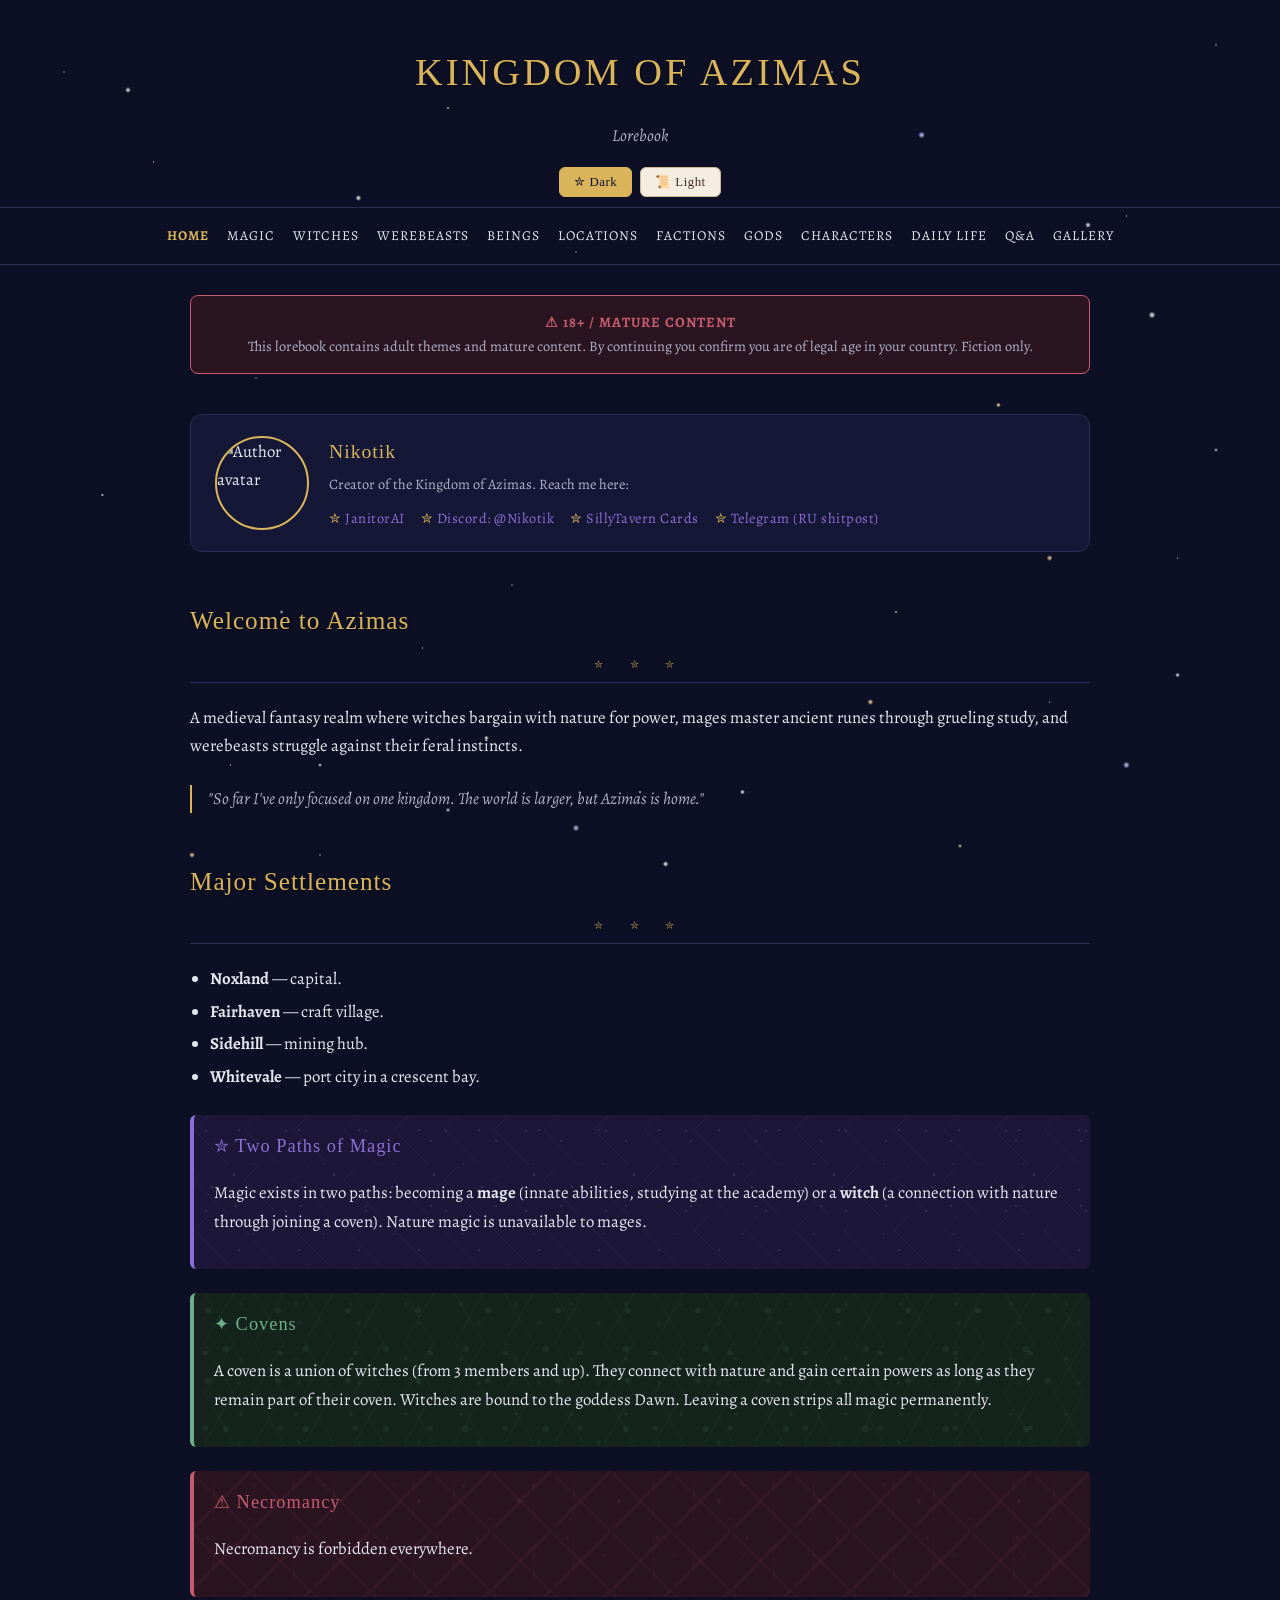
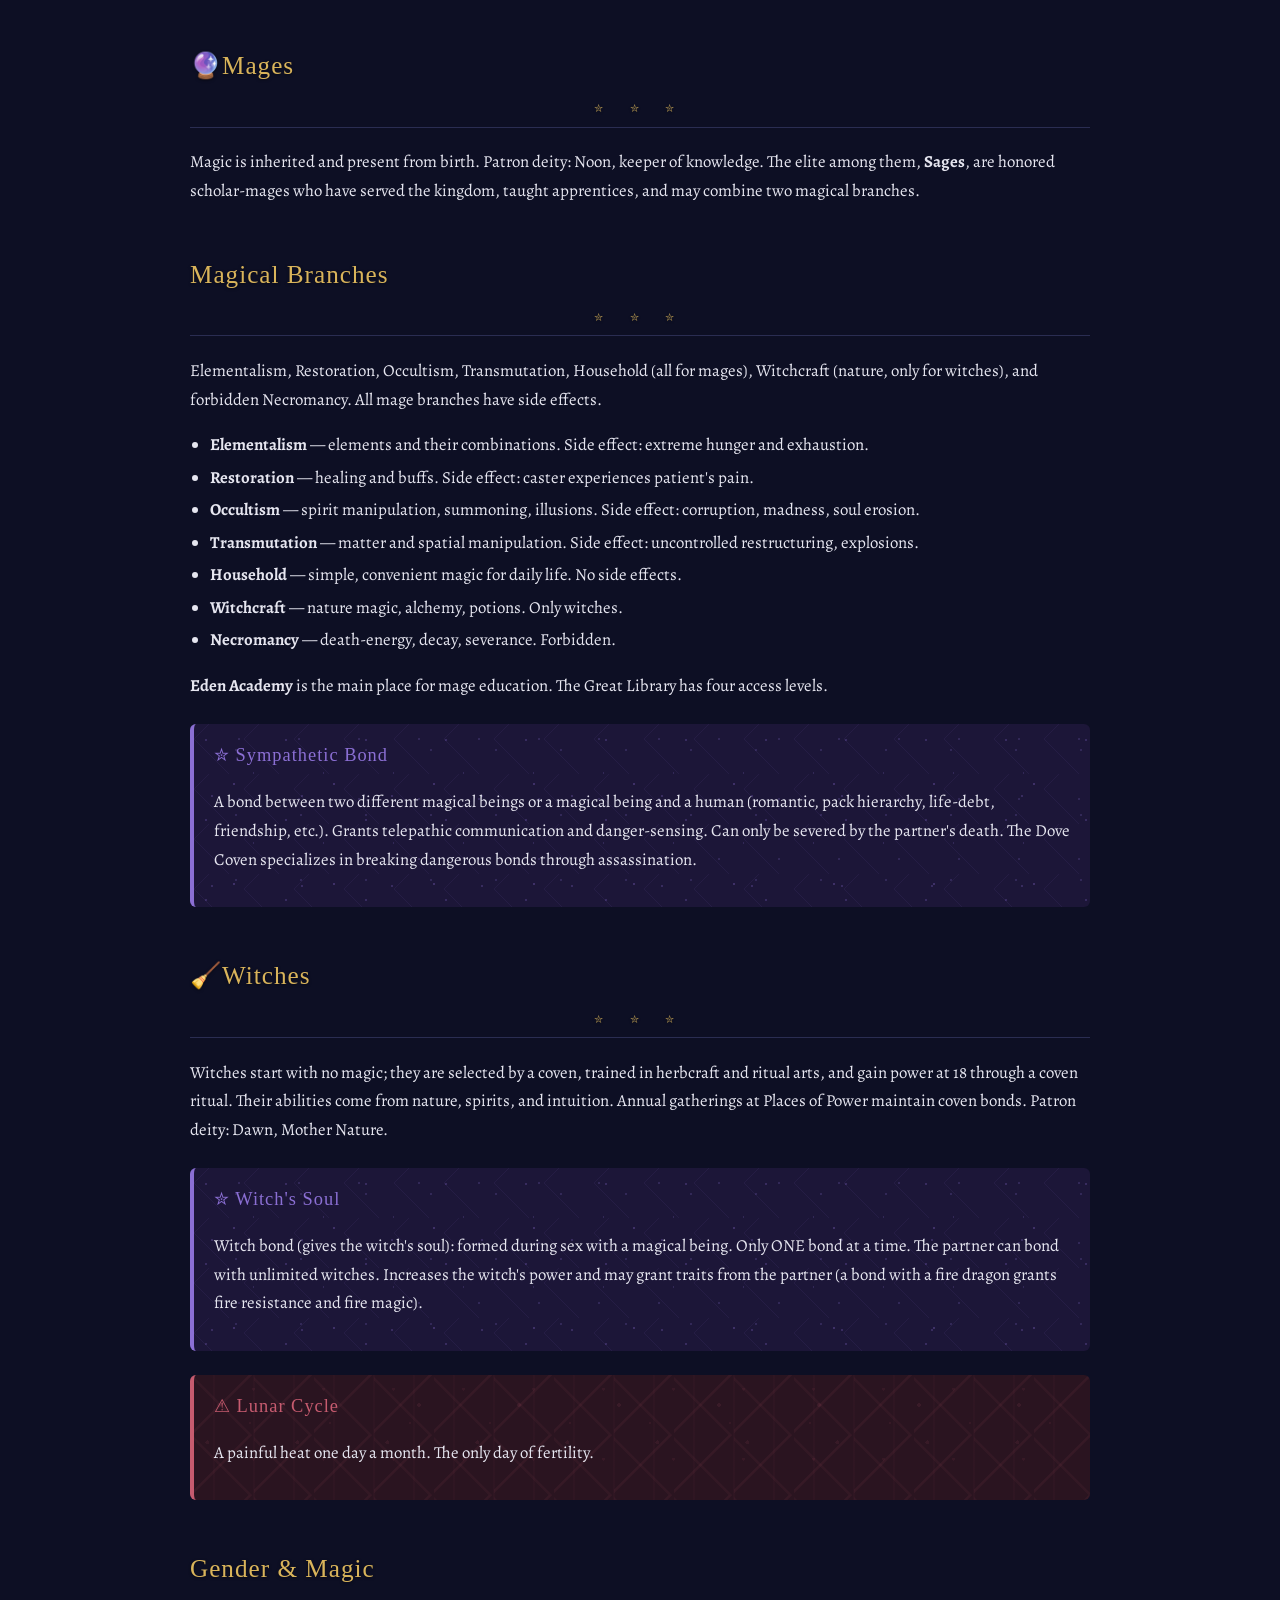
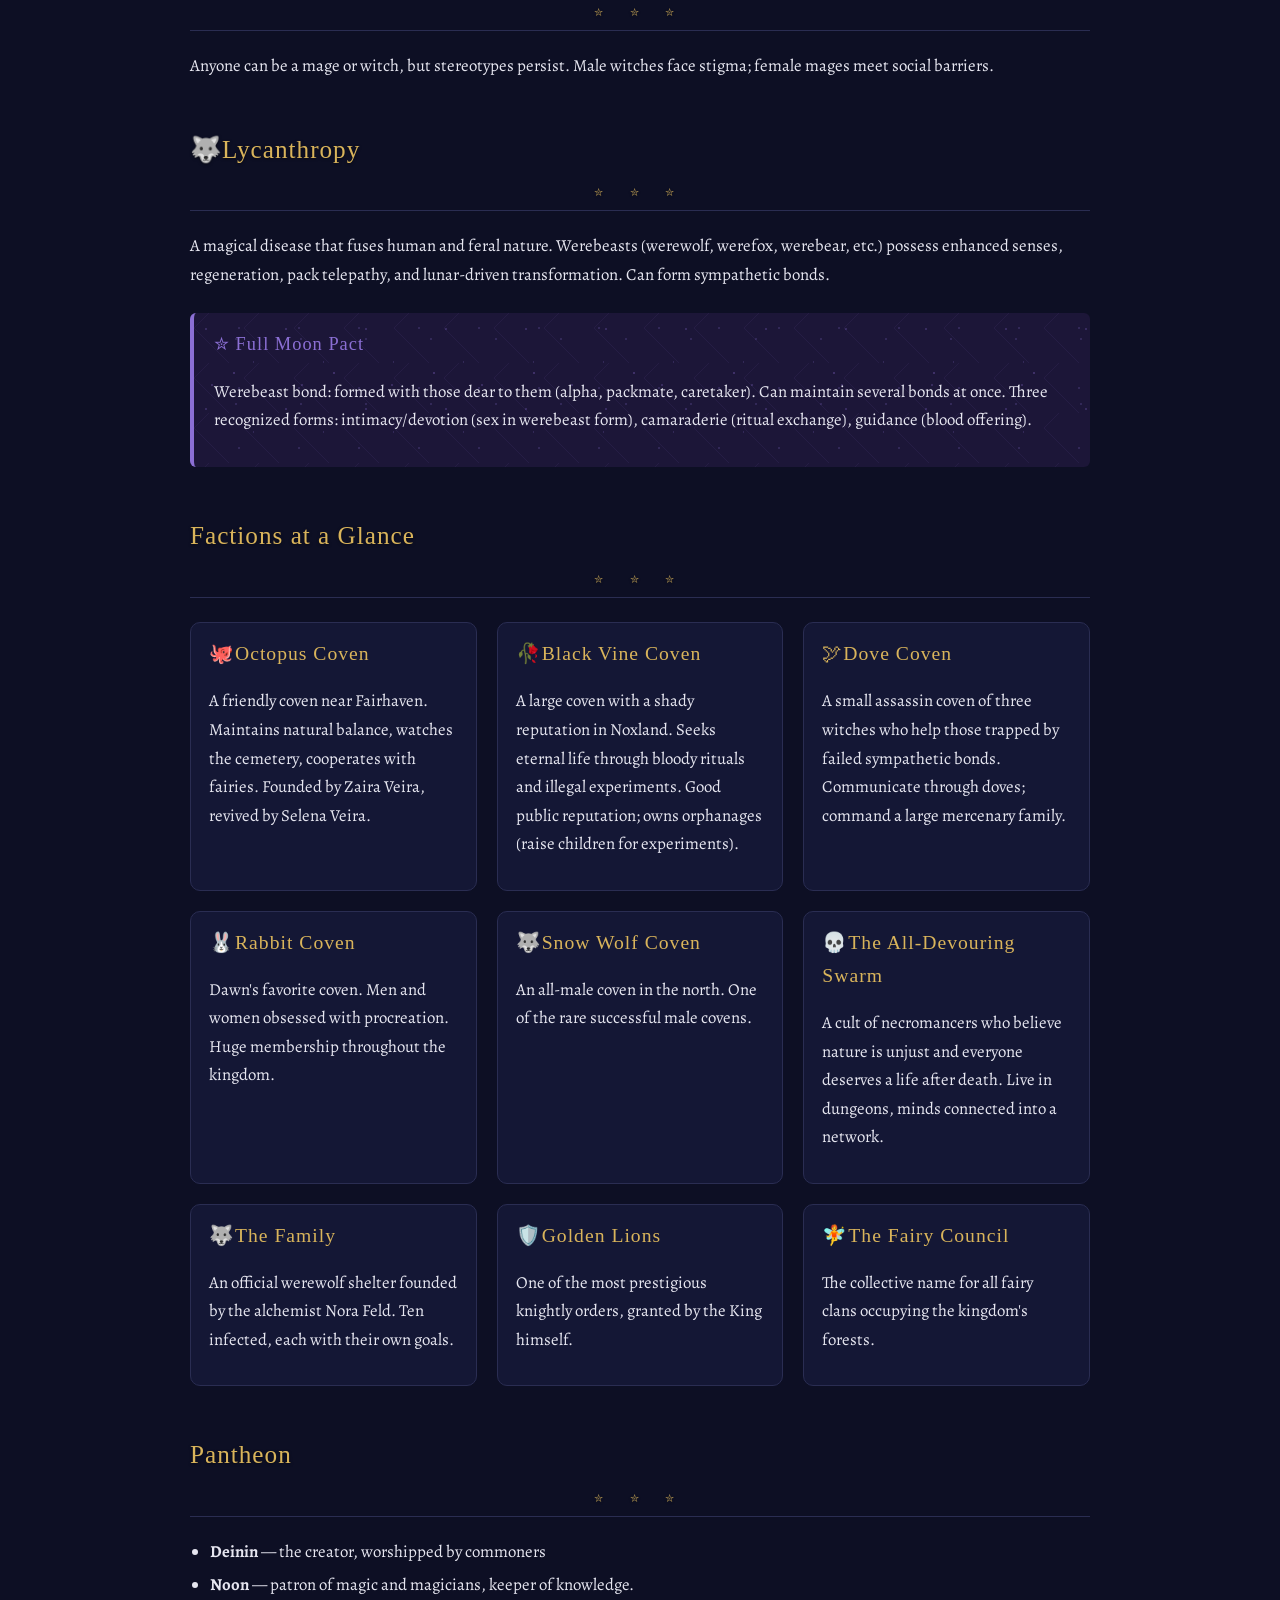
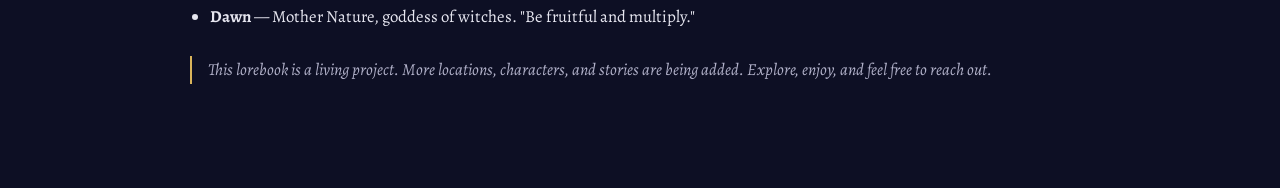
==== index.html @ cf7f4513 "Add files via upload" ====
<!DOCTYPE html>
<html lang="en">
<head>
  <meta charset="UTF-8">
  <meta name="viewport" content="width=device-width, initial-scale=1.0">
    <!-- Применяем тему ДО рендеринга, чтобы не мерцало -->
  <script>
    (function() {
      const theme = localStorage.getItem('azimas-theme') || 'dark';
      if (theme !== 'dark') {
        document.documentElement.setAttribute('data-theme', theme);
      }
    })();
  </script>
  <title>Kingdom of Azimas</title>
  <link rel="preconnect" href="https://fonts.googleapis.com">
  <link rel="preconnect" href="https://fonts.gstatic.com" crossorigin>
  <link href="https://fonts.googleapis.com/css2?family=Alegreya:ital,wght@0,400;0,500;0,700;1,400&family=IM+Fell+English+SC&display=swap" rel="stylesheet">
  <link rel="stylesheet" href="style.css">
</head>
<body>
<header>
  <h1>KINGDOM OF AZIMAS</h1>
  <p>Lorebook</p>
  <div class="theme-switcher">
    <button data-theme="dark">✮ Dark</button>
    <button data-theme="light">📜 Light</button>
  </div>
</header>



  <main>
    <div class="disclaimer">
      <b>⚠ 18+ / MATURE CONTENT</b><br>
      This lorebook contains adult themes and mature content. By continuing you
      confirm you are of legal age in your country. Fiction only.
    </div>
    
    <!-- ПЛАШКА КОНТАКТОВ -->
    <div class="contact">
      <img src="images/other/avatar.jpg" alt="Author avatar" class="no-zoom">
      <div class="contact-info">
        <h3>Nikotik</h3>
        <p>Creator of the Kingdom of Azimas. Reach me here:</p>
        <div class="contact-links">
          <a href="https://janitorai.com/profiles/a5ab42ac-5ef8-4fb1-a2a5-f97d5caca6a5_profile-of-nikotik" target="_blank">JanitorAI</a>
          <a href="~" target="_blank">Discord: @Nikotik</a>
          <a href="https://drive.google.com/drive/folders/1RgE5uKO0jA2wrozSLbRPrYVK-75iSvgh?usp=sharing" target="_blank">SillyTavern Cards</a>
          <a href="https://t.me/nikotikotvechau" target="_blank">Telegram (RU shitpost)</a>
        </div>
      </div>
    </div>

    <h2>Welcome to Azimas</h2>
    <p>A medieval fantasy realm where witches bargain with nature for power, mages master ancient runes through grueling study, and werebeasts struggle against their feral instincts.</p>
    
    <p class="flavor">"So far I've only focused on one kingdom. The world is larger, but Azimas is home."</p>

    <h2>Major Settlements</h2>
    <ul>
      <li><b>Noxland</b> — capital.</li>
      <li><b>Fairhaven</b> — craft village.</li>
      <li><b>Sidehill</b> — mining hub.</li>
      <li><b>Whitevale</b> — port city in a crescent bay.</li>
    </ul>

    <div class="term">
      <h3>Two Paths of Magic</h3>
      <p>Magic exists in two paths: becoming a <b>mage</b> (innate abilities,
         studying at the academy) or a <b>witch</b> (a connection with nature
         through joining a coven). Nature magic is unavailable to mages.</p>
    </div>

    <div class="nature">
      <h3>Covens</h3>
      <p>A coven is a union of witches (from 3 members and up). They connect
         with nature and gain certain powers as long as they remain part of
         their coven. Witches are bound to the goddess Dawn. Leaving a coven strips all magic permanently.</p>
    </div>

    <div class="danger">
      <h3>Necromancy</h3>
      <p>Necromancy is forbidden everywhere.</p>
    </div>

    <h2>🔮Mages</h2>
    <p>Magic is inherited and present from birth. Patron deity: Noon, keeper of knowledge. The elite among them,
       <b>Sages</b>, are honored scholar-mages who have served the kingdom, taught
       apprentices, and may combine two magical branches.</p>
    
    <h2>Magical Branches</h2>
    <p>Elementalism, Restoration, Occultism, Transmutation, Household (all for mages), Witchcraft (nature, only for witches), and forbidden Necromancy.
       All mage branches have side effects.</p>
    <ul>
      <li><b>Elementalism</b> — elements and their combinations. Side effect: extreme hunger and exhaustion.</li>
      <li><b>Restoration</b> — healing and buffs. Side effect: caster experiences patient's pain.</li>
      <li><b>Occultism</b> — spirit manipulation, summoning, illusions. Side effect: corruption, madness, soul erosion.</li>
      <li><b>Transmutation</b> — matter and spatial manipulation. Side effect: uncontrolled restructuring, explosions.</li>
      <li><b>Household</b> — simple, convenient magic for daily life. No side effects.</li>
      <li><b>Witchcraft</b> — nature magic, alchemy, potions. Only witches.</li>
      <li><b>Necromancy</b> — death-energy, decay, severance. Forbidden.</li>
    </ul>
    <p><b>Eden Academy</b> is the main place for mage education. The Great Library has four access levels.</p>

    <div class="term">
      <h3>Sympathetic Bond</h3>
      <p>A bond between two different magical beings or a magical being and a human (romantic, pack hierarchy, life-debt, friendship, etc.). Grants telepathic communication and danger-sensing. Can only be severed by the partner's death. The Dove Coven specializes in breaking dangerous bonds through assassination.</p>
    </div>
  
    <h2>🧹Witches</h2>
    <p>Witches start with no magic; they are selected by a coven, trained in
       herbcraft and ritual arts, and gain power at 18 through a coven ritual.
       Their abilities come from nature, spirits, and intuition. Annual gatherings
       at Places of Power maintain coven bonds. Patron deity: Dawn, Mother Nature.</p>

    <div class="term">
      <h3>Witch's Soul</h3>
      <p>Witch bond (gives the witch's soul): formed during sex with a magical being. Only ONE bond at a time. The partner can bond with unlimited witches.
        Increases the witch's power and may grant traits from the partner (a bond with a fire dragon grants fire resistance and fire magic).</p>
    </div>

    <div class="danger">
      <h3>Lunar Cycle</h3>
      <p>A painful heat one day a month. The only day of fertility.</p>
    </div>

    <h2>Gender & Magic</h2>
    <p>Anyone can be a mage or witch, but stereotypes persist. Male witches face
       stigma; female mages meet social barriers.</p>

    <h2>🐺Lycanthropy</h2>
    <p>A magical disease that fuses human and feral nature. Werebeasts (werewolf,
       werefox, werebear, etc.) possess enhanced senses, regeneration, pack telepathy, and lunar-driven transformation. Can form sympathetic bonds.</p>
    
    <div class="term">
      <h3>Full Moon Pact</h3>
      <p>Werebeast bond: formed with those dear to them (alpha, packmate, caretaker). Can maintain several bonds at once. Three recognized forms: intimacy/devotion (sex in werebeast form), camaraderie (ritual exchange), guidance (blood offering).</p>
    </div>

    <h2>Factions at a Glance</h2>
    <div class="grid">
      <div class="card"><div class="card-body">
        <h3>🐙Octopus Coven</h3>
        <p>A friendly coven near Fairhaven. Maintains natural balance, watches the
           cemetery, cooperates with fairies. Founded by Zaira Veira, revived by Selena Veira.</p>
      </div></div>
      <div class="card"><div class="card-body">
        <h3>🥀Black Vine Coven</h3>
        <p>A large coven with a shady reputation in Noxland. Seeks eternal life through bloody rituals and
           illegal experiments. Good public reputation; owns orphanages (raise children for experiments).</p>
      </div></div>
      <div class="card"><div class="card-body">
        <h3>🕊Dove Coven</h3>
        <p>A small assassin coven of three witches who help those trapped by
           failed sympathetic bonds. Communicate through doves; command a large mercenary family.</p>
      </div></div>
      <div class="card"><div class="card-body">
        <h3>🐰Rabbit Coven</h3>
        <p>Dawn's favorite coven. Men and women obsessed with procreation. Huge membership throughout the kingdom.</p>
      </div></div>
      <div class="card"><div class="card-body">
        <h3>🐺Snow Wolf Coven</h3>
        <p>An all-male coven in the north. One of the rare successful male covens.</p>
      </div></div>
      <div class="card"><div class="card-body">
        <h3>💀The All-Devouring Swarm</h3>
        <p>A cult of necromancers who believe nature is unjust and everyone
           deserves a life after death. Live in dungeons, minds connected into a network.</p>
      </div></div>
      <div class="card"><div class="card-body">
        <h3>🐺The Family</h3>
        <p>An official werewolf shelter founded by the alchemist Nora Feld. Ten
           infected, each with their own goals.</p>
      </div></div>
      <div class="card"><div class="card-body">
        <h3>🛡️Golden Lions</h3>
        <p>One of the most prestigious knightly orders, granted by the King
           himself.</p>
      </div></div>
      <div class="card"><div class="card-body">
        <h3>🧚The Fairy Council</h3>
        <p>The collective name for all fairy clans occupying the kingdom's
           forests.</p>
      </div></div>
    </div>

    <h2>Pantheon</h2>
    <ul>
      <li><b>Deinin</b> — the creator, worshipped by commoners</li>
      <li><b>Noon</b> — patron of magic and magicians, keeper of knowledge.</li>
      <li><b>Dawn</b> — Mother Nature, goddess of witches. "Be fruitful and multiply."</li>
    </ul>

    <p class="flavor">This lorebook is a living project. More locations, characters, and stories are being added. Explore, enjoy, and feel free to reach out.</p>
  </main>
  <script src="nav.js"></script>
  <script src="lightbox.js"></script>
  <script src="theme-switcher.js"></script>
</body>

</html>
---- style.css ----
/* ===== ПЕРЕМЕННЫЕ ДЛЯ ТЁМ ===== */
:root {
  /* Тёмная тема (по умолчанию) */
  --bg:        #0d0f24;
  --bg-2:      #141735;
  --text:      #e6e6f0;
  --muted: #b0b0c8;
  --gold:      #d9b45b;
  --term:      #8b6fd4;
  --term-bg:   #1c1638;
  --danger:    #c65b6f;
  --danger-bg: #2a1420;
  --nature:    #6fae8b;
  --nature-bg: #14231b;
  --line:      #2a2d52;

  /* Фон звёзд */
  --star-static: radial-gradient(1px 1px at 12% 18%, #fff, transparent),
    radial-gradient(1px 1px at 88% 24%, #cfd0ff, transparent),
    radial-gradient(1.5px 1.5px at 35% 12%, #ffe9b0, transparent),
    radial-gradient(1px 1px at 65% 8%, #fff, transparent),
    radial-gradient(1px 1px at 20% 42%, #cfd0ff, transparent),
    radial-gradient(1.5px 1.5px at 78% 35%, #fff, transparent),
    radial-gradient(1px 1px at 45% 28%, #ffe9b0, transparent),
    radial-gradient(1px 1px at 92% 62%, #cfd0ff, transparent),
    radial-gradient(1.5px 1.5px at 8% 55%, #fff, transparent),
    radial-gradient(1px 1px at 55% 48%, #fff, transparent),
    radial-gradient(1px 1px at 33% 72%, #cfd0ff, transparent),
    radial-gradient(1.5px 1.5px at 70% 68%, #ffe9b0, transparent),
    radial-gradient(1px 1px at 18% 85%, #fff, transparent),
    radial-gradient(1px 1px at 82% 78%, #cfd0ff, transparent),
    radial-gradient(1.5px 1.5px at 50% 88%, #fff, transparent),
    radial-gradient(1px 1px at 25% 95%, #ffe9b0, transparent),
    radial-gradient(1px 1px at 95% 5%, #fff, transparent),
    radial-gradient(1px 1px at 5% 8%, #cfd0ff, transparent),
    radial-gradient(1.5px 1.5px at 62% 58%, #fff, transparent),
    radial-gradient(1px 1px at 40% 65%, #cfd0ff, transparent);
}

/* Тема древнего свитка (переименована в Light) */
[data-theme="light"] {
  --bg:        #e8dcc4;  /* пожелтевшая бумага */
  --bg-2:      #f5ede0;  /* светлее, как чистый пергамент */
  --text:      #3d2c1f;  /* тёмно-коричневые чернила */
  --muted:     #7a6952;  /* выцветшие чернила */
  --gold:      #a0652a;  /* тёплое золото печатей */
  --term:      #4a3829;  /* тёмно-коричневый для терминов */
  --term-bg:   #d9c9a8;  /* тёмный бежевый */
  --danger:    #7a2e2e;  /* тёмные красные чернила */
  --danger-bg: #e3cdb8;  /* тёмный персиковый */
  --nature:    #2d4a26;  /* тёмные зелёные чернила */
  --nature-bg: #c9b894;  /* тёмный охристый */
  --line:      #c9b894;  /* линии как старые складки */
  
  /* Свиток: вместо звёзд — пятна старения */
  --star-static: radial-gradient(ellipse at 15% 20%, rgba(139,101,78,0.08) 40px 30px, transparent 0),
    radial-gradient(ellipse at 75% 60%, rgba(139,101,78,0.06) 50px 35px, transparent 0),
    radial-gradient(ellipse at 40% 80%, rgba(139,101,78,0.05) 45px 28px, transparent 0),
    radial-gradient(ellipse at 85% 30%, rgba(139,101,78,0.07) 38px 32px, transparent 0);
}

/* ===== ЗВЁЗДНЫЙ ФОН / ТЕКСТУРА ===== */
body {
  margin: 0;
  font-family: "Alegreya", Georgia, serif;
  font-size: 1.05rem;
  color: var(--text);
  line-height: 1.7;
  background-color: var(--bg);
  background-image: var(--star-static);
  background-attachment: fixed;
  position: relative;
  transition: background-color 0.3s ease, color 0.3s ease;
}

/* слой мерцающих звёзд — только для тёмной темы */
body::before {
  content: '';
  position: fixed;
  inset: 0;
  pointer-events: none;
  z-index: 0;
  opacity: 0;
  transition: opacity 0.3s ease;
}

body:not([data-theme])::before {
  opacity: 1;
  background-image:
    radial-gradient(3px 3px at 28% 22%, rgba(255,255,255,1), transparent),
    radial-gradient(2.5px 2.5px at 15% 38%, rgba(255,233,176,1), transparent),
    radial-gradient(3px 3px at 10% 10%, rgba(255,255,255,0.95), transparent),
    radial-gradient(2px 2px at 22% 68%, rgba(207,208,255,0.9), transparent),
    radial-gradient(3px 3px at 48% 52%, rgba(207,208,255,1), transparent),
    radial-gradient(2.5px 2.5px at 38% 82%, rgba(255,255,255,0.95), transparent),
    radial-gradient(3.5px 3.5px at 72% 15%, rgba(207,208,255,1), transparent),
    radial-gradient(3px 3px at 85% 25%, rgba(255,255,255,0.95), transparent),
    radial-gradient(2.5px 2.5px at 78% 45%, rgba(255,233,176,1), transparent),
    radial-gradient(3.5px 3.5px at 90% 35%, rgba(255,255,255,1), transparent),
    radial-gradient(2px 2px at 95% 50%, rgba(207,208,255,0.9), transparent),
    radial-gradient(3px 3px at 82% 62%, rgba(255,233,176,0.95), transparent),
    radial-gradient(2.5px 2.5px at 92% 75%, rgba(255,255,255,0.9), transparent),
    radial-gradient(3.5px 3.5px at 88% 85%, rgba(207,208,255,1), transparent),
    radial-gradient(3px 3px at 68% 78%, rgba(255,233,176,1), transparent),
    radial-gradient(2.5px 2.5px at 58% 88%, rgba(255,255,255,1), transparent),
    radial-gradient(3.5px 3.5px at 45% 92%, rgba(207,208,255,0.95), transparent),
    radial-gradient(2px 2px at 25% 85%, rgba(255,255,255,0.9), transparent),
    radial-gradient(3px 3px at 15% 95%, rgba(255,233,176,0.95), transparent),
    radial-gradient(2.5px 2.5px at 35% 90%, rgba(207,208,255,0.9), transparent),
    radial-gradient(3px 3px at 52% 96%, rgba(255,255,255,1), transparent),
    radial-gradient(2px 2px at 75% 94%, rgba(255,233,176,0.9), transparent);
  animation: twinkle 4s ease-in-out infinite;
}

header, nav, main {
  position: relative;
  z-index: 1;
}

@keyframes twinkle {
  0%, 100% { opacity: 0.4; }
  50%      { opacity: 1; }
}

/* ===== ПЕРЕКЛЮЧАТЕЛЬ ТЕМ ===== */
.theme-switcher {
  display: flex;
  gap: 8px;
  justify-content: center;
  margin-top: 16px;
}
.theme-switcher button {
  background: var(--bg-2);
  border: 1px solid var(--line);
  color: var(--text);
  padding: 6px 14px;
  border-radius: 6px;
  cursor: pointer;
  font-family: "IM Fell English SC", Georgia, serif;
  font-size: 0.8rem;
  letter-spacing: 0.5px;
  transition: all 0.2s;
}
.theme-switcher button:hover {
  background: var(--gold);
  color: var(--bg);
  border-color: var(--gold);
}
.theme-switcher button.active {
  background: var(--gold);
  color: var(--bg);
  border-color: var(--gold);
}

/* ===== ШРИФТЫ ЗАГОЛОВКОВ ===== */
header h1,
h2, h3 {
  font-family: "IM Fell English SC", Georgia, serif;
  font-weight: normal;
  letter-spacing: 1px;
}
.term h3, .danger h3, .nature h3, .character-text h3 {
  font-size: 1.15rem;
}

/* ===== ШАПКА И НАВИГАЦИЯ ===== */
header { text-align: center; padding: 40px 20px 10px; }
header h1 { font-size: 2.4rem; color: var(--gold); letter-spacing: 3px; margin: 0; transition: color 0.3s; text-shadow: 0 1px 3px rgba(0, 0, 0, 0.5);}
header p { color: var(--muted); font-style: italic; transition: color 0.3s; }

nav {
  display: flex;
  flex-wrap: wrap;
  justify-content: center;
  gap: 6px 18px;
  padding: 16px;
  border-top: 1px solid var(--line);
  border-bottom: 1px solid var(--line);
  margin-bottom: 30px;
  transition: border-color 0.3s;
}
nav a {
  color: var(--text);
  text-decoration: none;
  text-transform: uppercase;
  letter-spacing: 1px;
  font-size: 0.85rem;
  transition: color 0.3s;
}
nav a:hover { color: var(--gold); }

/* ===== КОНТЕЙНЕР ===== */
main { max-width: 900px; margin: 0 auto; padding: 0 24px 80px; }

h2 {
  color: var(--gold);
  border-bottom: 1px solid var(--line);
  padding-bottom: 8px;
  margin-top: 48px;
  transition: color 0.3s, border-color 0.3s;
  text-shadow: 0 1px 3px rgba(0, 0, 0, 0.5);
}
h2::after {
  content: "✮ ✮ ✮";
  display: block;
  text-align: center;
  margin-top: 12px;
  color: var(--gold);
  font-size: 0.7rem;
  letter-spacing: 12px;
  opacity: 0.7;
}

h3 { color: var(--gold); margin-bottom: 4px; transition: color 0.3s; }
a { color: var(--term); transition: color 0.3s; }
ul { padding-left: 20px; }
li { margin-bottom: 4px; }

/* ===== БЛОК ТЕРМИНА ===== */
.term {
  background: var(--term-bg);
  background-image:
    radial-gradient(circle at 15% 20%, rgba(139,111,212,0.25) 1.5px, transparent 1.5px),
    radial-gradient(circle at 75% 25%, rgba(139,111,212,0.2) 1px, transparent 1px),
    radial-gradient(circle at 40% 60%, rgba(139,111,212,0.3) 1.5px, transparent 1.5px),
    radial-gradient(circle at 85% 70%, rgba(139,111,212,0.2) 1px, transparent 1px),
    radial-gradient(circle at 20% 80%, rgba(139,111,212,0.25) 1.5px, transparent 1.5px),
    radial-gradient(circle at 65% 40%, rgba(139,111,212,0.2) 1px, transparent 1px),
    linear-gradient(135deg, transparent 14%, rgba(139,111,212,0.08) 15%, transparent 16%),
    linear-gradient(45deg, transparent 34%, rgba(139,111,212,0.08) 35%, transparent 36%);
  background-size: 80px 80px, 60px 60px, 100px 100px, 70px 70px, 90px 90px, 65px 65px, 50px 50px, 50px 50px;
  background-color: var(--term-bg);
  border-left: 4px solid var(--term);
  border-radius: 6px;
  padding: 16px 20px;
  margin: 24px 0;
  transition: background-color 0.3s, border-color 0.3s;
}
.term h3 { color: var(--term); margin-top: 0; transition: color 0.3s; }
.term h3::before { content: "✮ "; }

/* ===== БЛОК ЗАПРЕТНОГО ===== */
.danger {
  background: var(--danger-bg);
  background-image:
    linear-gradient(135deg, transparent 45%, rgba(198,91,111,0.08) 46%, rgba(198,91,111,0.08) 48%, transparent 49%),
    linear-gradient(45deg, transparent 45%, rgba(198,91,111,0.06) 46%, rgba(198,91,111,0.06) 48%, transparent 49%),
    linear-gradient(90deg, transparent 48%, rgba(198,91,111,0.04) 49%, rgba(198,91,111,0.04) 51%, transparent 52%),
    radial-gradient(circle at 25% 30%, rgba(198,91,111,0.1) 2px, transparent 2px),
    radial-gradient(circle at 70% 60%, rgba(198,91,111,0.08) 1.5px, transparent 1.5px),
    radial-gradient(circle at 15% 75%, rgba(198,91,111,0.09) 2px, transparent 2px),
    radial-gradient(circle at 85% 20%, rgba(198,91,111,0.08) 1.5px, transparent 1.5px);
  background-size: 60px 60px, 60px 60px, 40px 40px, 100px 100px, 80px 80px, 90px 90px, 70px 70px;
  background-color: var(--danger-bg);
  border-left: 4px solid var(--danger);
  border-radius: 6px;
  padding: 16px 20px;
  margin: 24px 0;
  transition: background-color 0.3s, border-color 0.3s;
}
.danger h3 { color: var(--danger); margin-top: 0; transition: color 0.3s; }
.danger h3::before { content: "⚠ "; }

/* ===== БЛОК ПРИРОДЫ ===== */
.nature {
  background: var(--nature-bg);
  background-image:
    radial-gradient(ellipse at 20% 25%, rgba(111,174,139,0.1) 3px 2px, transparent 0),
    radial-gradient(ellipse at 75% 50%, rgba(111,174,139,0.08) 2.5px 1.5px, transparent 0),
    radial-gradient(ellipse at 40% 70%, rgba(111,174,139,0.09) 3px 2px, transparent 0),
    radial-gradient(ellipse at 85% 20%, rgba(111,174,139,0.08) 2px 1.5px, transparent 0),
    radial-gradient(ellipse at 15% 80%, rgba(111,174,139,0.1) 2.5px 2px, transparent 0),
    linear-gradient(120deg, transparent 48%, rgba(111,174,139,0.04) 49%, rgba(111,174,139,0.04) 51%, transparent 52%),
    linear-gradient(60deg, transparent 48%, rgba(111,174,139,0.03) 49%, rgba(111,174,139,0.03) 51%, transparent 52%);
  background-size: 70px 70px, 60px 60px, 80px 80px, 55px 55px, 75px 75px, 50px 50px, 50px 50px;
  background-color: var(--nature-bg);
  border-left: 4px solid var(--nature);
  border-radius: 6px;
  padding: 16px 20px;
  margin: 24px 0;
  transition: background-color 0.3s, border-color 0.3s;
}
.nature h3 { color: var(--nature); margin-top: 0; transition: color 0.3s; }
.nature h3::before { content: "✦ "; }

/* ===== ФЛЕЙВОР / ЦИТАТА ===== */
.flavor {
  font-style: italic;
  color: var(--muted);
  border-left: 2px solid var(--gold);
  padding-left: 16px;
  margin: 24px 0;
  transition: color 0.3s, border-color 0.3s;
}

/* ===== ВЫДЕЛЕНИЕ СЛОВ ===== */
.hl-gold   { color: var(--gold); }
.hl-purple { color: var(--term); }
.hl-red    { color: var(--danger); }
.hl-green  { color: var(--nature); }

.mark {
  background: var(--term-bg);
  color: var(--term);
  padding: 1px 6px;
  border-radius: 4px;
  transition: background-color 0.3s, color 0.3s;
}

/* ===== КАРТОЧКА ПЕРСОНАЖА ===== */
.character {
  display: flex;
  gap: 24px;
  background: var(--bg-2);
  border: 1px solid var(--line);
  border-radius: 10px;
  padding: 20px;
  margin: 24px 0;
  align-items: flex-start;
  transition: background-color 0.3s, border-color 0.3s;
}
.character img {
  width: 180px;
  height: 220px;
  object-fit: cover;
  border-radius: 8px;
  flex-shrink: 0;
}
.character-text {
  flex: 1;
  min-width: 0;
  overflow-wrap: break-word;
  max-height: 220px;
  overflow-y: auto;
  padding-right: 10px;
  scrollbar-width: thin;
  scrollbar-color: var(--gold) var(--bg-2);
}
.character-text::-webkit-scrollbar { width: 8px; }
.character-text::-webkit-scrollbar-thumb { background: var(--gold); border-radius: 4px; }
.character-text::-webkit-scrollbar-track { background: var(--bg-2); }

/* ===== ГРАДИЕНТ-ПОДСКАЗКА ДЛЯ ПРОКРУЧИВАЕМОГО ТЕКСТА ===== */
.character-text {
  position: relative;
}
/* Градиент появляется только если текст переполнен */
.character-text::after {
  content: '';
  position: absolute;
  bottom: 0;
  left: 0;
  right: 10px;  /* учитываем scrollbar */
  height: 30px;
  background: linear-gradient(to bottom, transparent, var(--bg-2));
  pointer-events: none;
  opacity: 0;
  transition: opacity 0.3s;
}
/* Показываем градиент, если высота контента больше контейнера */
.character-text:not(:hover)::after {
  opacity: 1;
}
/* Прячем при наведении, чтобы не мешал */
.character-text:hover::after {
  opacity: 0;
}

/* На мобильных градиент не нужен (текст не обрезается) */
@media (max-width: 700px) {
  .character-text::after { display: none; }
}

/* ===== КОНТЕКСТНЫЕ ЦВЕТА ССЫЛОК В БЛОКАХ ===== */
.danger a {
  color: #ff9eb3;  /* светло-розовый, читается на красном фоне */
}
.danger a:hover {
  color: var(--gold);
}

.nature a {
  color: #a0d9b8;  /* светло-зелёный, читается на тёмно-зелёном */
}
.nature a:hover {
  color: var(--gold);
}

/* ===== КАРУСЕЛЬ ВНУТРИ КАРТОЧКИ ПЕРСОНАЖА ===== */
.character .carousel {
  flex: 0 0 180px;
  width: 180px;
  height: 220px;
  overflow-y: hidden;  /* вертикальную прокрутку запрещаем — картинка обрежется */
}
.character .carousel img {
  flex: 0 0 100%;
  height: 220px;
  object-fit: contain;
  background: var(--bg-2);
}


.character.flip { flex-direction: row-reverse; }

@media (max-width: 700px) {
  .character,
  .character.flip {
    flex-direction: column !important;
    align-items: center;
    text-align: center;
  }
  .character img {
    width: 100%;
    max-width: 260px;
    height: auto;
  }
  .character-text {
    max-height: none;
    overflow-y: visible;
    padding-right: 0;
    width: 100%;
  }
  .character .carousel {
    flex-basis: auto;
    width: 100%;
    max-width: 260px;
    height: auto;
  }
  .character .carousel img { height: 260px; }
}

/* ===== СЕТКА КАРТОЧЕК ===== */
.grid {
  display: grid;
  grid-template-columns: repeat(auto-fit, minmax(240px, 1fr));
  gap: 20px;
  margin: 24px 0;
}
.card {
  background: var(--bg-2);
  border: 1px solid var(--line);
  border-radius: 10px;
  overflow: hidden;
  transition: background-color 0.3s, border-color 0.3s;
}
.card img { width: 100%; height: 160px; object-fit: cover; display: block; }
.card .card-body { padding: 14px 18px; }
.card h3 { margin: 0 0 6px; }

.wip { color: var(--danger); font-size: 0.9rem; letter-spacing: 1px; }

/* ===== ДИСКЛЕЙМЕР ===== */
.disclaimer {
  background: var(--danger-bg);
  border: 1px solid var(--danger);
  border-radius: 8px;
  padding: 14px 20px;
  margin: 0 0 32px;
  text-align: center;
  font-size: 0.9rem;
  color: var(--muted);
  transition: background-color 0.3s, border-color 0.3s, color 0.3s;
}
.disclaimer b { color: var(--danger); letter-spacing: 1px; }

/* ===== ПЛАШКА КОНТАКТОВ ===== */
.contact {
  display: flex;
  align-items: center;
  gap: 20px;
  background: var(--bg-2);
  border: 1px solid var(--line);
  border-radius: 12px;
  padding: 20px 24px;
  margin: 40px 0;
  transition: background-color 0.3s, border-color 0.3s;
}
.contact img {
  width: 90px;
  height: 90px;
  border-radius: 50%;
  object-fit: cover;
  border: 2px solid var(--gold);
  flex-shrink: 0;
}
.contact-info h3 { margin: 0 0 4px; }
.contact-info p { margin: 0 0 10px; color: var(--muted); font-size: 0.9rem; }

.contact-links {
  display: flex;
  flex-wrap: wrap;
  gap: 8px 16px;
}
.contact-links a {
  color: var(--term);
  text-decoration: none;
  font-size: 0.9rem;
  letter-spacing: 0.5px;
  transition: color 0.3s;
}
.contact-links a:hover { color: var(--gold); }
.contact-links a::before { content: "✮ "; color: var(--gold); }

@media (max-width: 600px) {
  .contact { flex-direction: column; text-align: center; }
  .contact-links { justify-content: center; }
}

/* ===== КАРУСЕЛЬ ===== */
.carousel {
  display: flex;
  gap: 8px;
  overflow-x: auto;
  scroll-snap-type: x mandatory;
  border-radius: 10px;
  scrollbar-width: thin;
  scrollbar-color: var(--gold) var(--bg-2);
}
.carousel img {
  scroll-snap-align: center;
  flex: 0 0 100%;
  height: 360px;
  object-fit: contain;
  background: var(--bg-2);
  border-radius: 10px;
}
.carousel::-webkit-scrollbar { height: 8px; }
.carousel::-webkit-scrollbar-thumb { background: var(--gold); border-radius: 4px; }
.carousel::-webkit-scrollbar-track { background: var(--bg-2); }

.contact .carousel { width: 90px; flex-shrink: 0; }
.contact .carousel img {
  width: 90px;
  height: 90px;
  object-fit: cover;
  border-radius: 50%;
  border: 2px solid var(--gold);
  background: none;
}

/* ===== ГАЛЕРЕЯ ===== */
.gallery {
  display: grid;
  grid-template-columns: repeat(auto-fill, minmax(180px, 1fr));
  gap: 12px;
  margin: 24px 0;
}
.gallery img {
  width: 100%;
  height: 180px;
  object-fit: cover;
  display: block;
  border-radius: 8px;
  border: 1px solid var(--line);
  transition: transform 0.2s, border-color 0.3s;
}
.gallery img:hover { transform: scale(1.05); }

/* ===== ЛАЙТБОКС ===== */
img.zoomable { cursor: zoom-in; }

.lightbox {
  display: none;
  position: fixed;
  inset: 0;
  z-index: 1000;
  background: rgba(6, 7, 20, 0.92);
  cursor: zoom-out;
  align-items: center;
  justify-content: center;
  padding: 40px;
}
[data-theme="light"] .lightbox { background: rgba(232, 220, 196, 0.95); }

.lightbox.open { display: flex; }

.lightbox-content {
  display: flex;
  flex-direction: column;
  align-items: center;
  max-width: 90%;
  max-height: 90%;
  cursor: default;
}
.lightbox-content img {
  max-width: 100%;
  max-height: 78vh;
  border-radius: 8px;
  border: 1px solid var(--gold);
  box-shadow: 0 0 40px rgba(0, 0, 0, 0.6);
}
.lightbox-caption {
  margin-top: 14px;
  color: var(--text);
  font-style: italic;
  text-align: center;
  font-size: 0.95rem;
  max-width: 600px;
}
.lightbox-caption:empty { display: none; }

.lightbox .close {
  position: absolute;
  top: 20px;
  right: 30px;
  font-size: 2.5rem;
  color: var(--muted);
  cursor: pointer;
  line-height: 1;
  z-index: 2;
}
.lightbox .close:hover { color: var(--gold); }

.lightbox .lb-nav {
  position: absolute;
  top: 50%;
  transform: translateY(-50%);
  font-size: 2.5rem;
  color: var(--muted);
  cursor: pointer;
  user-select: none;
  padding: 20px;
  z-index: 2;
}
.lightbox .lb-nav:hover { color: var(--gold); }
.lightbox .lb-prev { left: 10px; }
.lightbox .lb-next { right: 10px; }

.lightbox-dots {
  display: flex;
  gap: 10px;
  margin-top: 16px;
  justify-content: center;
  flex-wrap: wrap;
}
.lightbox-dots span {
  width: 10px;
  height: 10px;
  border-radius: 50%;
  background: var(--muted);
  opacity: 0.5;
  cursor: pointer;
  transition: opacity 0.2s, background 0.2s;
}
.lightbox-dots span.active {
  background: var(--gold);
  opacity: 1;
}

.lightbox.single .lb-nav,
.lightbox.single .lightbox-dots { display: none; }

@media (max-width: 600px) {
  .lightbox .lb-nav { font-size: 2rem; padding: 10px; }
}

/* ===== FAQ ===== */
.faq-item { margin: 24px 0; }

.faq-question {
  background: var(--nature);
  color: var(--bg);
  border-radius: 8px 8px 0 0;
  padding: 14px 20px;
  border-left: 4px solid var(--nature);
  transition: background-color 0.3s;
}

.faq-question h3 {
  color: var(--bg);
  margin: 0;
  font-size: 1.1rem;
}

.faq-answer {
  background: var(--bg-2);
  border: 1px solid var(--line);
  border-top: none;
  border-radius: 0 0 8px 8px;
  padding: 16px 20px;
  transition: background-color 0.3s, border-color 0.3s;
}

.faq-answer p:last-child { margin-bottom: 0; }

/* ===== ШАПКА И НАВИГАЦИЯ ===== */
header { text-align: center; padding: 40px 20px 10px; }
header h1 { font-size: 2.4rem; color: var(--gold); letter-spacing: 3px; margin: 0; transition: color 0.3s; text-shadow: 0 1px 3px rgba(0, 0, 0, 0.5); }
header p { color: var(--muted); font-style: italic; transition: color 0.3s; }

nav {
  display: flex;
  flex-wrap: wrap;
  justify-content: center;
  gap: 6px 18px;
  padding: 16px;
  border-top: 1px solid var(--line);
  border-bottom: 1px solid var(--line);
  margin-bottom: 30px;
  transition: border-color 0.3s;
  position: relative;
}

/* Кнопка меню — скрыта на десктопе */
.nav-toggle {
  display: none;
  align-items: center;
  gap: 8px;
  background: var(--bg-2);
  border: 1px solid var(--line);
  color: var(--text);
  cursor: pointer;
  padding: 8px 14px;
  border-radius: 6px;
  font-family: "IM Fell English SC", Georgia, serif;
  font-size: 0.85rem;
  letter-spacing: 1px;
  transition: all 0.2s;
}

.nav-toggle:hover {
  background: var(--gold);
  color: var(--bg);
  border-color: var(--gold);
}

.burger-icon {
  display: flex;
  flex-direction: column;
  gap: 4px;
}

/* Иконка бургера: три полоски */
.burger-icon span {
  width: 18px;
  height: 2px;
  background: currentColor;
  border-radius: 2px;
}

/* Иконка крестика: две диагонали, без анимации */
nav.open .burger-icon {
  position: relative;
  width: 18px;
  height: 18px;
}

nav.open .burger-icon span {
  position: absolute;
  top: 50%;
  left: 0;
  width: 18px;
}

nav.open .burger-icon span:nth-child(1) {
  transform: translateY(-50%) rotate(45deg);
}

nav.open .burger-icon span:nth-child(2) {
  display: none;
}

nav.open .burger-icon span:nth-child(3) {
  transform: translateY(-50%) rotate(-45deg);
}

.burger-text {
  text-transform: uppercase;
}

/* Контейнер ссылок */
.nav-menu {
  display: flex;
  flex-wrap: wrap;
  justify-content: center;
  gap: 6px 18px;
  width: 100%;
}

.nav-menu a {
  color: var(--text);
  text-decoration: none;
  text-transform: uppercase;
  letter-spacing: 1px;
  font-size: 0.85rem;
  transition: color 0.3s;
}
.nav-menu a:hover { color: var(--gold); }

/* Подсветка активной страницы */
.nav-menu a.active {
  color: var(--gold);
  font-weight: bold;
}

/* ===== МОБИЛЬНАЯ ВЕРСИЯ (dropdown) ===== */
@media (max-width: 700px) {
  nav {
    flex-direction: column;
    align-items: center;
    padding: 12px 16px;
  }
  
  .nav-toggle {
    display: flex;
  }
  
  .nav-menu {
    max-height: 0;
    overflow: hidden;
    flex-direction: column;
    gap: 0;
    margin-top: 0;
    background: var(--bg-2);  /* непрозрачный фон */
    width: 100%;
    border-radius: 8px;
    transition: max-height 0.3s ease, margin-top 0.3s ease;
  }
  
  /* Раскрытое состояние */
  nav.open .nav-menu {
    max-height: 600px;
    margin-top: 12px;
    border: 1px solid var(--line);
  }
  
  .nav-menu a {
    padding: 14px 16px;
    text-align: center;
    width: 100%;
    border-bottom: 1px solid var(--line);
  }
  
  .nav-menu a:last-child {
    border-bottom: none;
  }
}
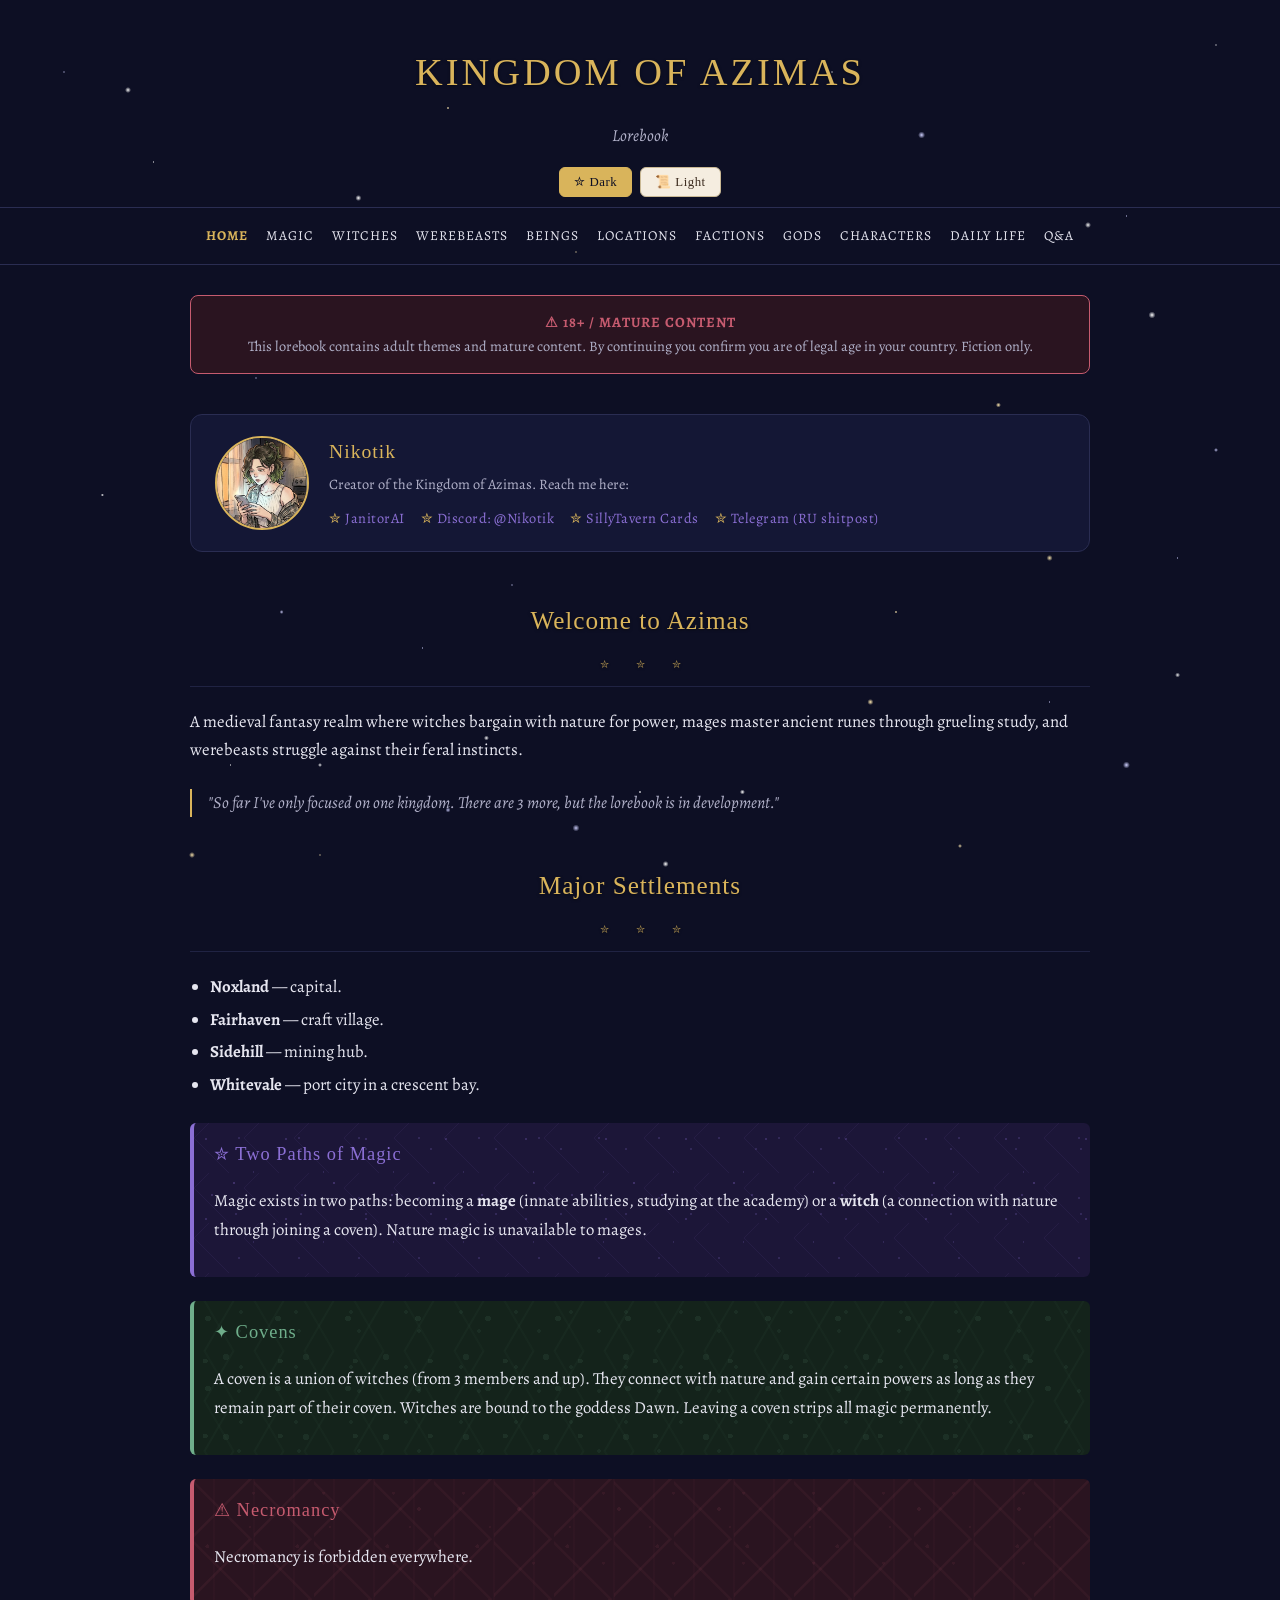
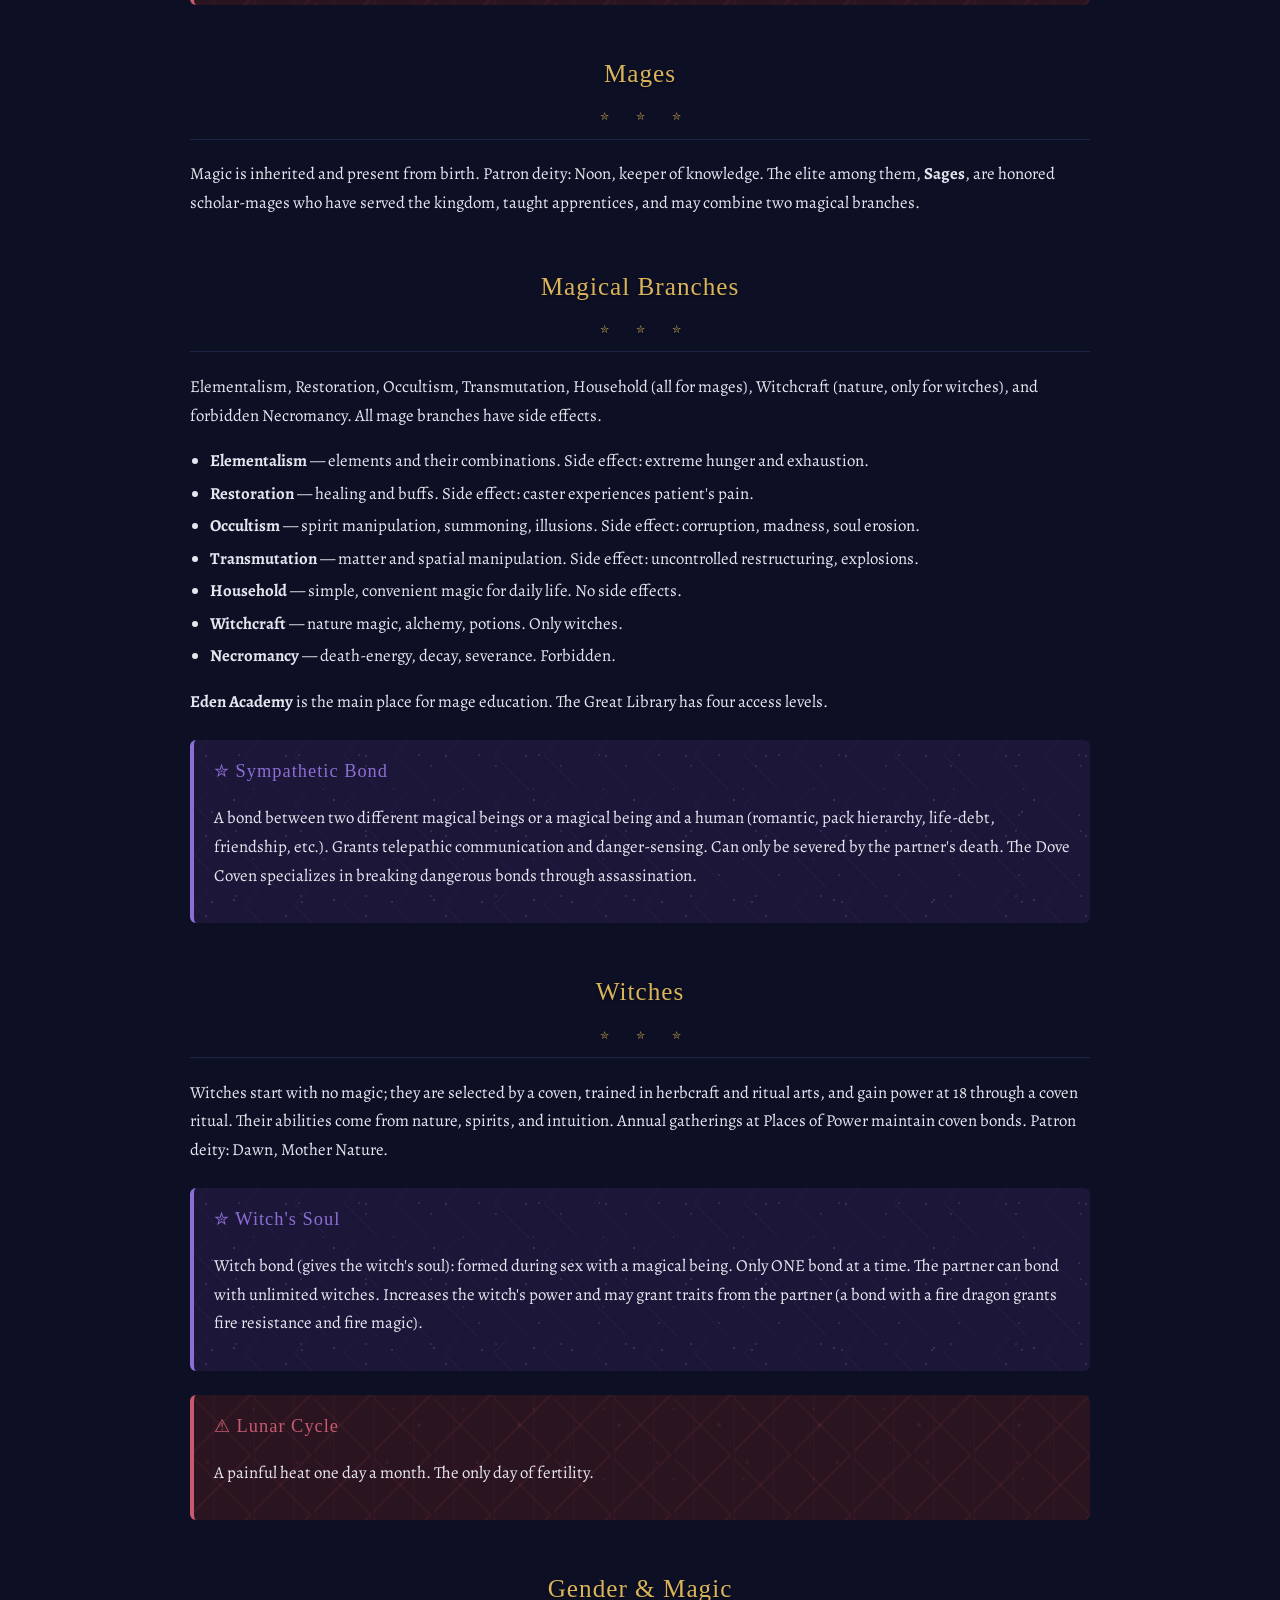
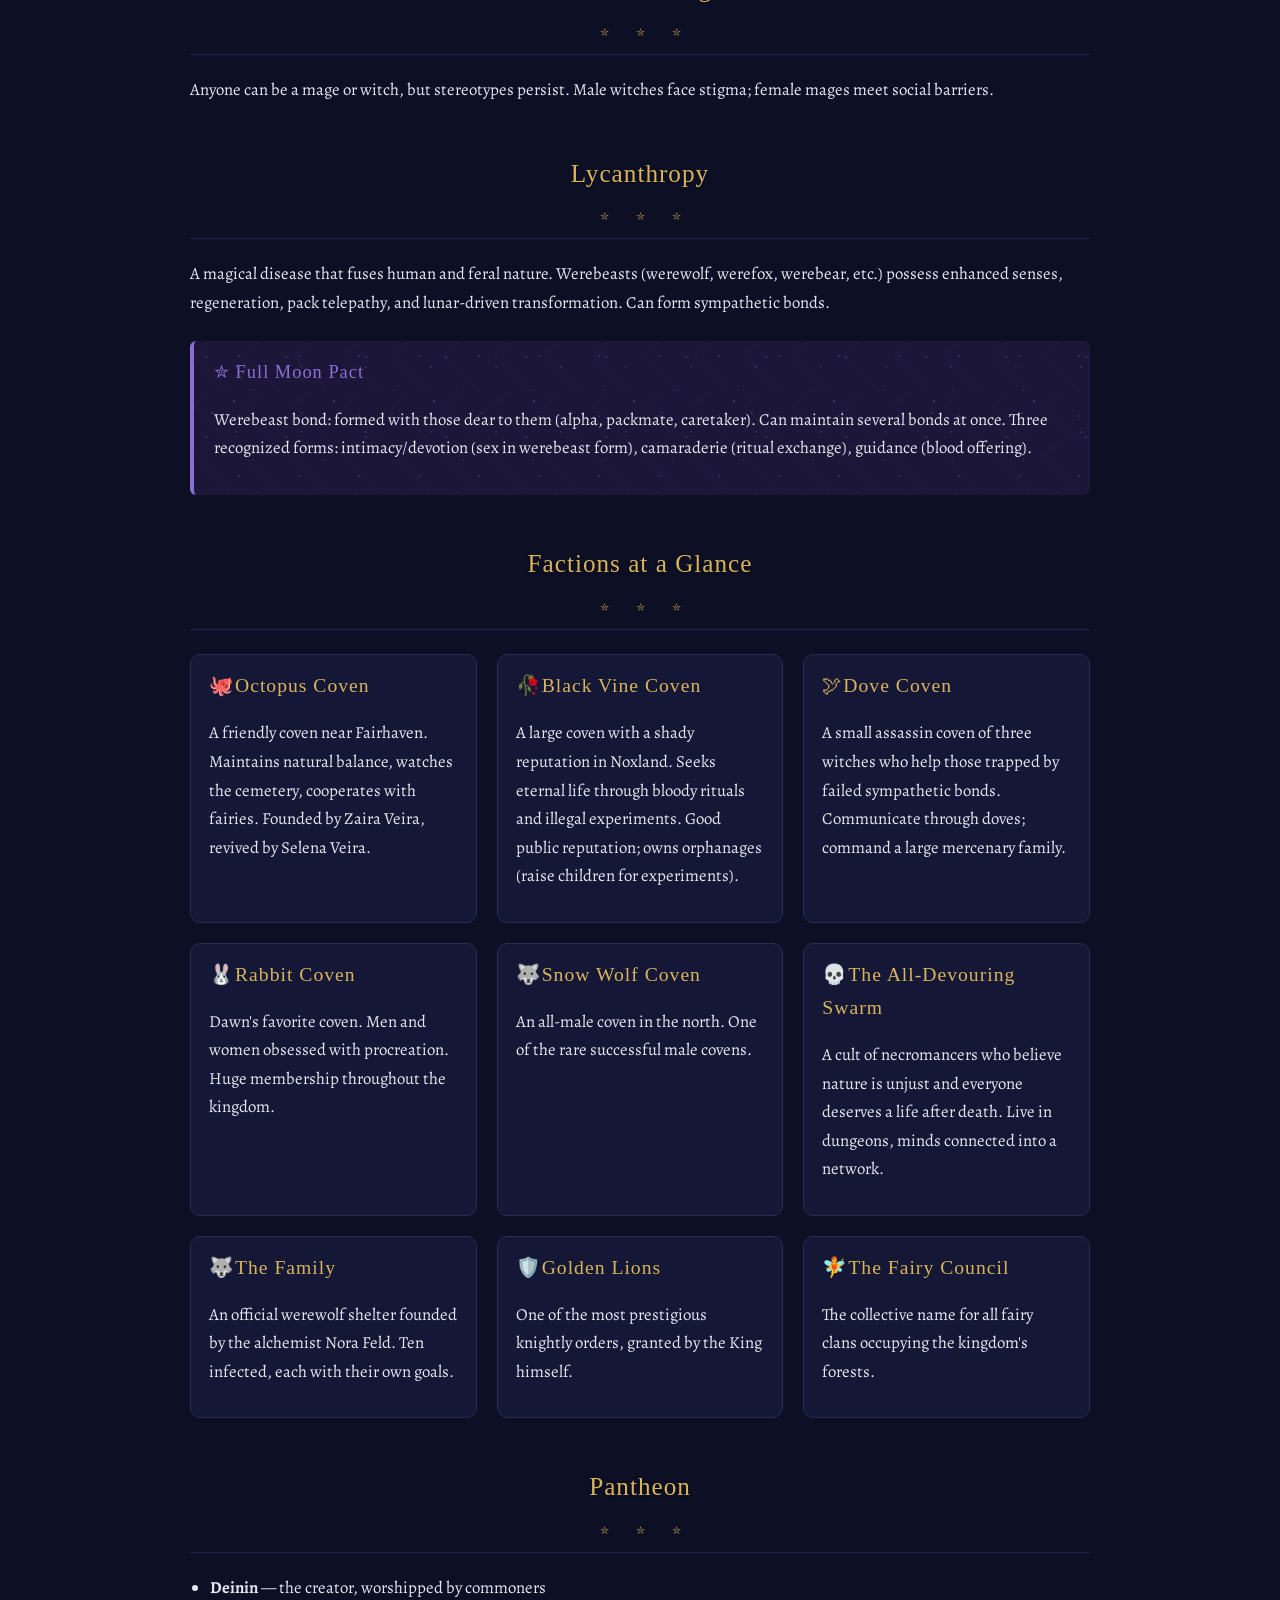
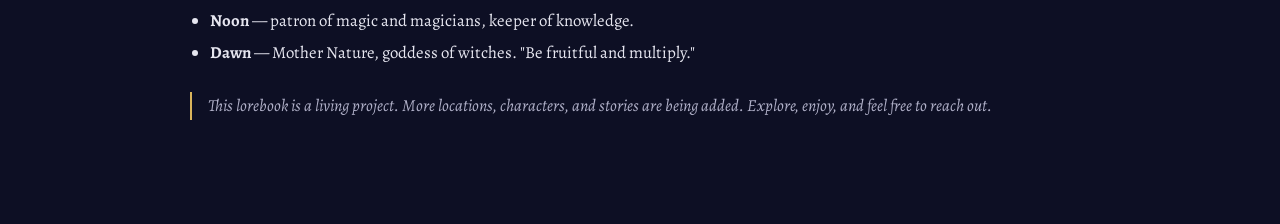
==== commit 3c4a02f5: "Add files via upload" ====
--- a/index.html
+++ b/index.html
@@ -29,8 +29,8 @@
 </header>
 
 
-
   <main>
+
     <div class="disclaimer">
       <b>⚠ 18+ / MATURE CONTENT</b><br>
       This lorebook contains adult themes and mature content. By continuing you
@@ -51,13 +51,13 @@
         </div>
       </div>
     </div>
-
-    <h2>Welcome to Azimas</h2>
+    
+    <h2 class="text-center">Welcome to Azimas</h2>
     <p>A medieval fantasy realm where witches bargain with nature for power, mages master ancient runes through grueling study, and werebeasts struggle against their feral instincts.</p>
     
-    <p class="flavor">"So far I've only focused on one kingdom. The world is larger, but Azimas is home."</p>
-
-    <h2>Major Settlements</h2>
+    <p class="flavor">"So far I've only focused on one kingdom. There are 3 more, but the lorebook is in development."</p>
+
+    <h2 class="text-center">Major Settlements</h2>
     <ul>
       <li><b>Noxland</b> — capital.</li>
       <li><b>Fairhaven</b> — craft village.</li>
@@ -84,12 +84,12 @@
       <p>Necromancy is forbidden everywhere.</p>
     </div>
 
-    <h2>🔮Mages</h2>
+    <h2 class="text-center">Mages</h2>
     <p>Magic is inherited and present from birth. Patron deity: Noon, keeper of knowledge. The elite among them,
        <b>Sages</b>, are honored scholar-mages who have served the kingdom, taught
        apprentices, and may combine two magical branches.</p>
     
-    <h2>Magical Branches</h2>
+    <h2 class="text-center">Magical Branches</h2>
     <p>Elementalism, Restoration, Occultism, Transmutation, Household (all for mages), Witchcraft (nature, only for witches), and forbidden Necromancy.
        All mage branches have side effects.</p>
     <ul>
@@ -108,7 +108,7 @@
       <p>A bond between two different magical beings or a magical being and a human (romantic, pack hierarchy, life-debt, friendship, etc.). Grants telepathic communication and danger-sensing. Can only be severed by the partner's death. The Dove Coven specializes in breaking dangerous bonds through assassination.</p>
     </div>
   
-    <h2>🧹Witches</h2>
+    <h2 class="text-center">Witches</h2>
     <p>Witches start with no magic; they are selected by a coven, trained in
        herbcraft and ritual arts, and gain power at 18 through a coven ritual.
        Their abilities come from nature, spirits, and intuition. Annual gatherings
@@ -129,7 +129,7 @@
     <p>Anyone can be a mage or witch, but stereotypes persist. Male witches face
        stigma; female mages meet social barriers.</p>
 
-    <h2>🐺Lycanthropy</h2>
+    <h2 class="text-center">Lycanthropy</h2>
     <p>A magical disease that fuses human and feral nature. Werebeasts (werewolf,
        werefox, werebear, etc.) possess enhanced senses, regeneration, pack telepathy, and lunar-driven transformation. Can form sympathetic bonds.</p>
     
@@ -138,7 +138,7 @@
       <p>Werebeast bond: formed with those dear to them (alpha, packmate, caretaker). Can maintain several bonds at once. Three recognized forms: intimacy/devotion (sex in werebeast form), camaraderie (ritual exchange), guidance (blood offering).</p>
     </div>
 
-    <h2>Factions at a Glance</h2>
+    <h2 class="text-center">Factions at a Glance</h2>
     <div class="grid">
       <div class="card"><div class="card-body">
         <h3>🐙Octopus Coven</h3>
@@ -185,7 +185,7 @@
       </div></div>
     </div>
 
-    <h2>Pantheon</h2>
+    <h2 class="text-center">Pantheon</h2>
     <ul>
       <li><b>Deinin</b> — the creator, worshipped by commoners</li>
       <li><b>Noon</b> — patron of magic and magicians, keeper of knowledge.</li>
--- a/style.css
+++ b/style.css
@@ -189,27 +189,36 @@
 }
 nav a:hover { color: var(--gold); }
 
+.text-center {
+  text-align: center;
+}
+
 /* ===== КОНТЕЙНЕР ===== */
 main { max-width: 900px; margin: 0 auto; padding: 0 24px 80px; }
 
 h2 {
   color: var(--gold);
-  border-bottom: 1px solid var(--line);
-  padding-bottom: 8px;
+  padding-bottom: 0;
   margin-top: 48px;
-  transition: color 0.3s, border-color 0.3s;
+  text-align: center;
+  transition: color 0.3s;
   text-shadow: 0 1px 3px rgba(0, 0, 0, 0.5);
 }
+
 h2::after {
   content: "✮ ✮ ✮";
   display: block;
   text-align: center;
   margin-top: 12px;
+  padding-bottom: 12px;
+  padding-left: 13px;
+  border-bottom: 1px solid var(--line);
   color: var(--gold);
   font-size: 0.7rem;
   letter-spacing: 12px;
   opacity: 0.7;
 }
+
 
 h3 { color: var(--gold); margin-bottom: 4px; transition: color 0.3s; }
 a { color: var(--term); transition: color 0.3s; }
@@ -557,6 +566,104 @@
 }
 .gallery img:hover { transform: scale(1.05); }
 
+.icon-inline {
+  width: 1.2em;
+  height: 1.2em;
+  vertical-align: middle;
+  margin-right: 6px;
+  display: inline-block;
+}
+
+.divider {
+  display: block;
+  max-height: 100px;
+  width: 100%;
+  margin: 32px auto;
+  object-fit: cover;
+  pointer-events: none; /* нельзя кликнуть */
+}
+
+/* ===== ГАЛЕРЕЯ-ПЛИТКА С КАРУСЕЛЬЮ ===== */
+.gallery-grid {
+  display: grid;
+  grid-template-columns: repeat(auto-fill, minmax(150px, 1fr));
+  gap: 12px;
+  margin: 24px 0;
+  max-height: 500px;
+  overflow-y: auto;
+  padding: 8px;
+  background: var(--bg-2);
+  border-radius: 10px;
+  border: 1px solid var(--line);
+  scrollbar-width: thin;
+  scrollbar-color: var(--gold) var(--bg-2);
+}
+
+.gallery-grid::-webkit-scrollbar {
+  width: 8px;
+}
+
+.gallery-grid::-webkit-scrollbar-thumb {
+  background: var(--gold);
+  border-radius: 4px;
+}
+
+.gallery-grid::-webkit-scrollbar-track {
+  background: var(--bg-2);
+}
+
+.gallery-grid img {
+  width: 100%;
+  height: 150px;
+  object-fit: cover;
+  display: block;
+  border-radius: 8px;
+  border: 1px solid var(--line);
+  cursor: zoom-in;
+  transition: transform 0.2s, border-color 0.3s, box-shadow 0.2s;
+}
+
+.gallery-grid img:hover {
+  transform: scale(1.05);
+  border-color: var(--gold);
+  box-shadow: 0 4px 12px rgba(217, 180, 91, 0.3);
+}
+
+/* Адаптив для мобильных */
+@media (max-width: 600px) {
+  .gallery-grid {
+    grid-template-columns: repeat(auto-fill, minmax(120px, 1fr));
+    gap: 8px;
+  }
+  
+  .gallery-grid img {
+    height: 120px;
+  }
+}
+
+/* Если хочешь фиксированное количество колонок */
+.gallery-grid.cols-3 {
+  grid-template-columns: repeat(3, 1fr);
+}
+
+.gallery-grid.cols-4 {
+  grid-template-columns: repeat(4, 1fr);
+}
+
+.gallery-grid.cols-5 {
+  grid-template-columns: repeat(5, 1fr);
+}
+
+/* Убрать прокрутку, если картинок мало */
+.gallery-grid.no-scroll {
+  max-height: none;
+  overflow-y: visible;
+}
+.gallery-grid.portrait img {
+  height: 200px;
+}
+
+
 /* ===== ЛАЙТБОКС ===== */
 img.zoomable { cursor: zoom-in; }
 
@@ -836,3 +943,108 @@
     border-bottom: none;
   }
 }
+
+/* ===== РАСКРЫВАЮЩИЕСЯ БЛОКИ (COLLAPSIBLE) ===== */
+.collapsible-header {
+  background: var(--bg-2);
+  border: 1px solid var(--line);
+  border-radius: 8px;
+  padding: 14px 20px;
+  cursor: pointer;
+  display: flex;
+  align-items: center;
+  justify-content: space-between;
+  transition: background-color 0.3s, border-color 0.3s;
+  margin-bottom: 0;
+}
+
+.collapsible-header:hover {
+  background: var(--term-bg);
+  border-color: var(--gold);
+}
+
+.collapsible-header h2,
+.collapsible-header h3 {
+  margin: 0;
+  border: none;
+  padding: 0;
+  flex: 1;
+}
+
+.collapsible-header h2::after,
+.collapsible-header h3::after {
+  content: none !important;
+}
+
+.collapsible-icon {
+  font-size: 1.2rem;
+  color: var(--gold);
+  transition: transform 0.3s ease;
+  flex-shrink: 0;
+  margin-left: 12px;
+}
+
+.collapsible.open .collapsible-icon {
+  transform: rotate(90deg);
+}
+
+.collapsible-content {
+  max-height: 0;
+  overflow: hidden;
+  transition: max-height 0.4s ease;
+  border-left: 1px solid var(--line);
+  border-right: 1px solid var(--line);
+  border-bottom: 1px solid var(--line);
+  border-radius: 0 0 8px 8px;
+  margin-top: -1px;
+}
+
+.collapsible.open .collapsible-content {
+  max-height: 5000px; /* достаточно большое значение для любого контента */
+  padding: 20px;
+}
+
+.collapsible-content > *:first-child {
+  margin-top: 0;
+}
+
+.collapsible-content > *:last-child {
+  margin-bottom: 0;
+}
+
+/* Фиолетовый (term) */
+.collapsible.collapsible-term .collapsible-header {
+  background: var(--term-bg);
+  border-color: var(--term);
+}
+
+.collapsible.collapsible-term .collapsible-header:hover {
+  border-color: var(--gold);
+}
+
+.collapsible.collapsible-term .collapsible-header h2,
+.collapsible.collapsible-term .collapsible-header h3 {
+  color: var(--term);
+}
+
+/* Зелёный (nature) */
+.collapsible.collapsible-nature .collapsible-header {
+  background: var(--nature-bg);
+  border-color: var(--nature);
+}
+
+.collapsible.collapsible-nature .collapsible-header h2,
+.collapsible.collapsible-nature .collapsible-header h3 {
+  color: var(--nature);
+}
+
+/* Красный (danger) */
+.collapsible.collapsible-danger .collapsible-header {
+  background: var(--danger-bg);
+  border-color: var(--danger);
+}
+
+.collapsible.collapsible-danger .collapsible-header h2,
+.collapsible.collapsible-danger .collapsible-header h3 {
+  color: var(--danger);
+}
